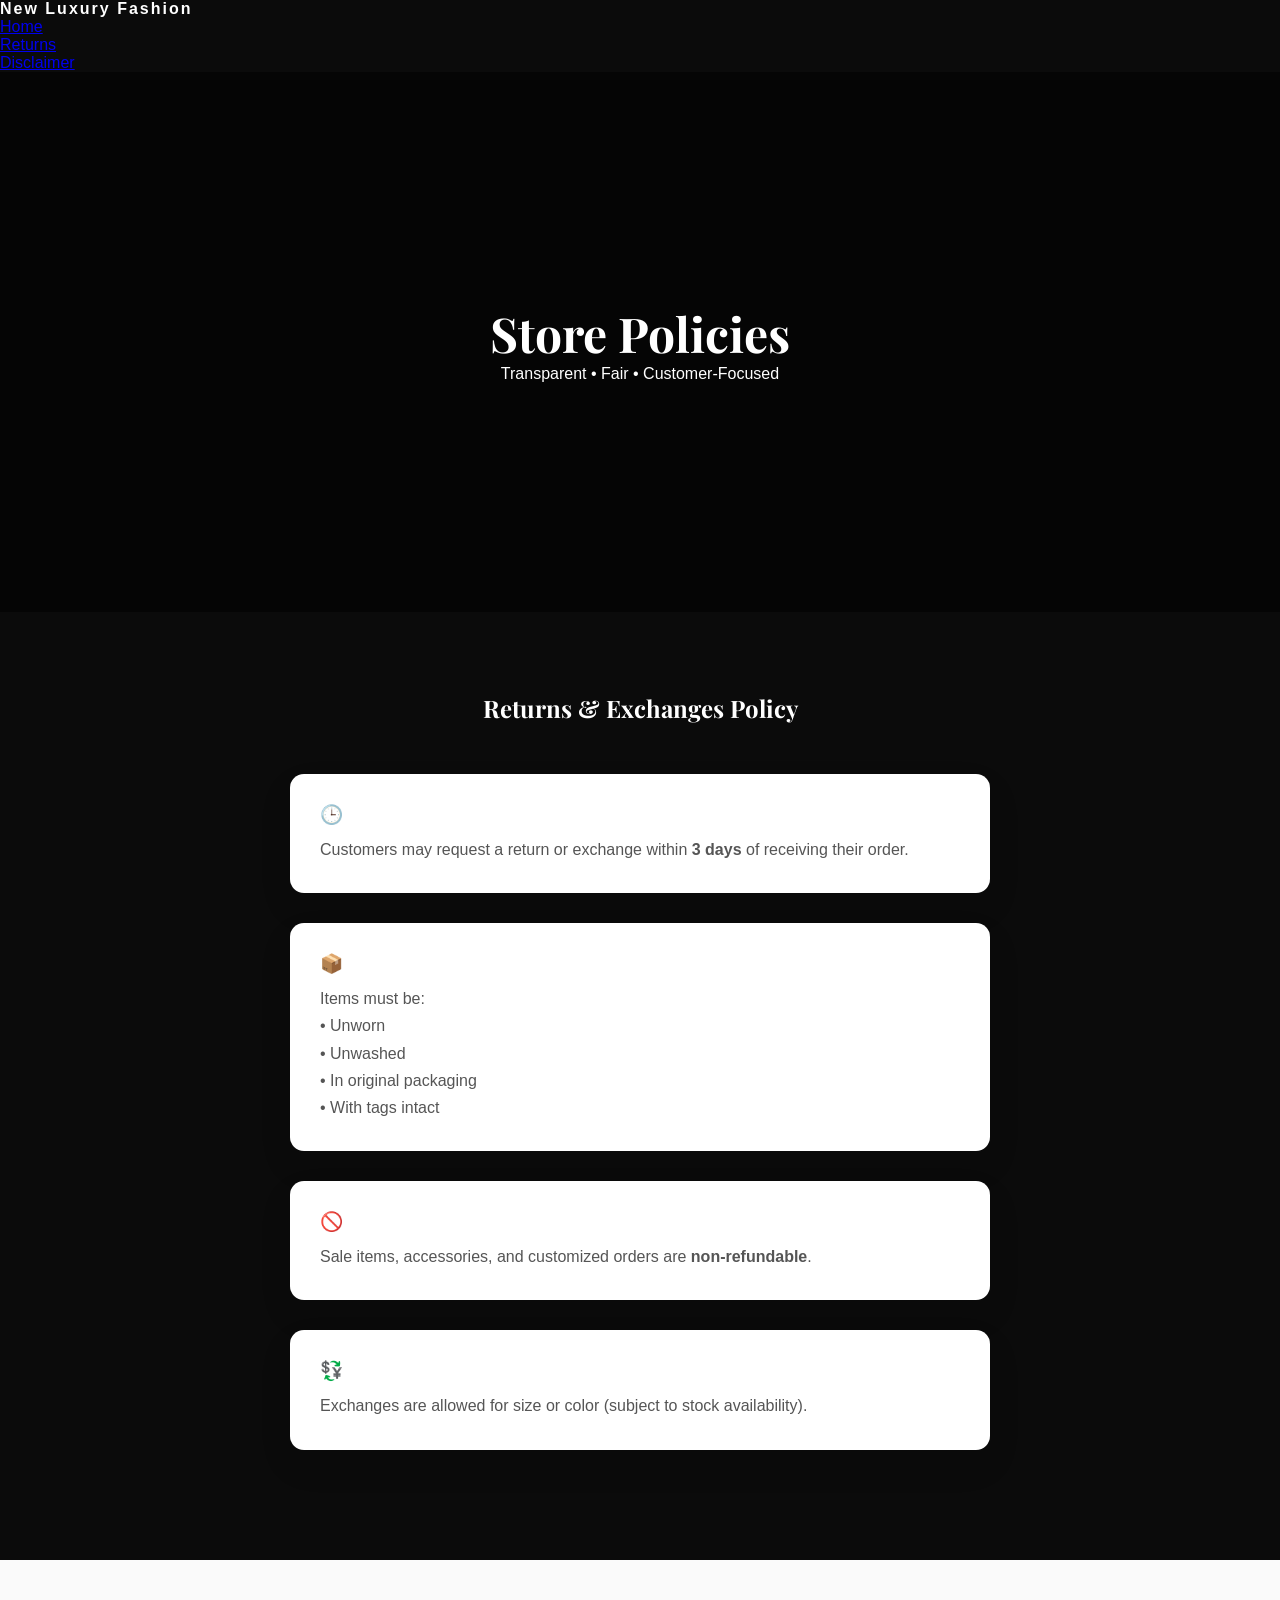
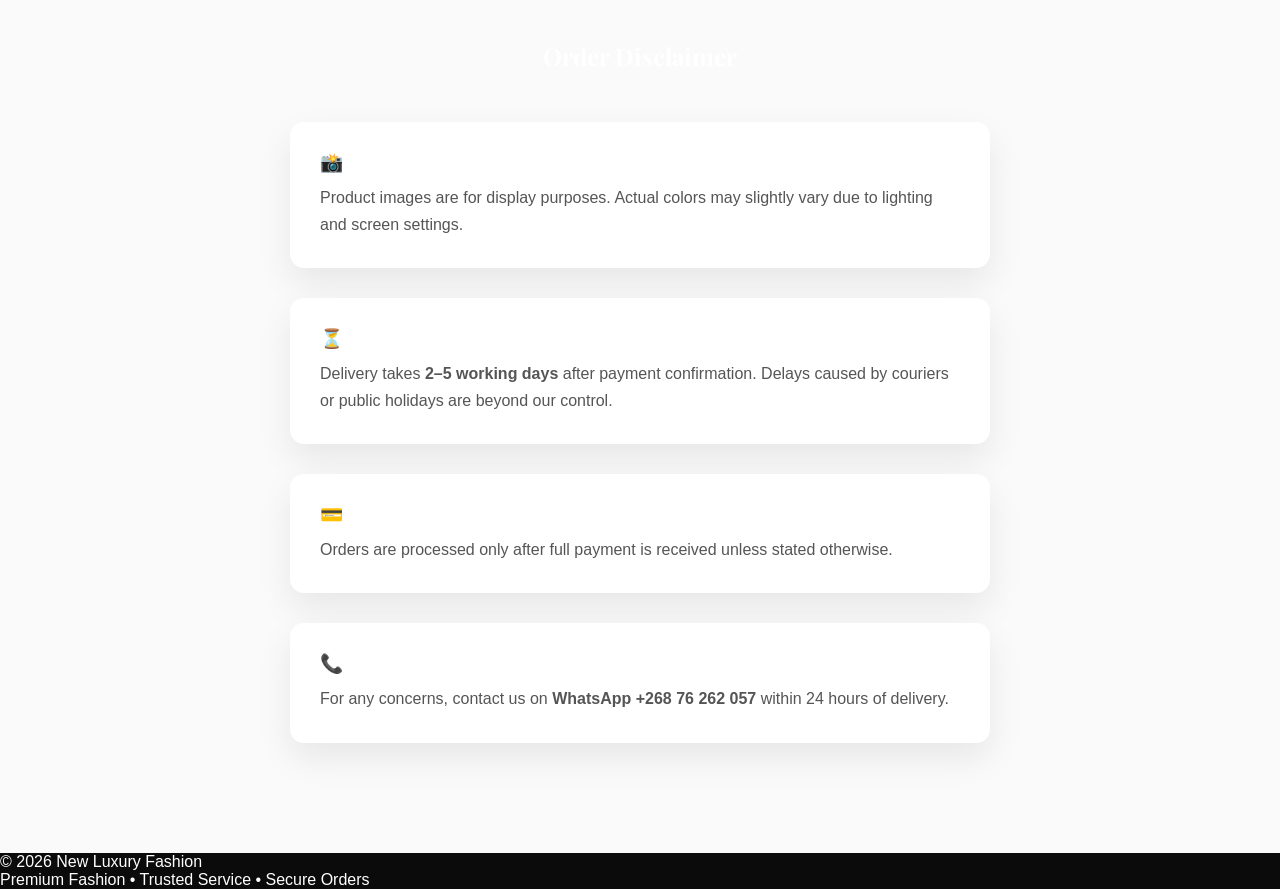
==== policy.html @ 39067811 "Rename policies.html to policy.html" ====
<!DOCTYPE html>
<html lang="en">
<head>
  <meta charset="UTF-8">
  <title>Store Policies | New Luxury Fashion</title>
  <meta name="viewport" content="width=device-width, initial-scale=1.0">

  <link href="https://fonts.googleapis.com/css2?family=Montserrat:wght@400;600&family=Playfair+Display:wght@700&display=swap" rel="stylesheet">
  <link rel="stylesheet" href="style.css">
</head>
<body>

  <!-- HEADER -->
  <header>
    <div class="logo">New Luxury Fashion</div>
    <nav>
      <ul>
        <li><a href="index.html">Home</a></li>
        <li><a href="#returns">Returns</a></li>
        <li><a href="#disclaimer">Disclaimer</a></li>
      </ul>
    </nav>
  </header>

  <!-- HERO -->
  <section class="policy-hero">
    <div class="policy-overlay"></div>
    <div class="policy-hero-text">
      <h1>Store Policies</h1>
      <p>Transparent • Fair • Customer-Focused</p>
    </div>
  </section>

  <!-- RETURNS POLICY -->
  <section class="policy-section fade-in" id="returns">
    <h2>Returns & Exchanges Policy</h2>

    <div class="policy-card">
      <h3>🕒 Return Window</h3>
      <p>
        Customers may request a return or exchange within
        <strong>3 days</strong> of receiving their order.
      </p>
    </div>

    <div class="policy-card">
      <h3>📦 Condition of Items</h3>
      <p>
        Items must be:
        <br>• Unworn
        <br>• Unwashed
        <br>• In original packaging
        <br>• With tags intact
      </p>
    </div>

    <div class="policy-card">
      <h3>🚫 Non-Returnable Items</h3>
      <p>
        Sale items, accessories, and customized orders
        are <strong>non-refundable</strong>.
      </p>
    </div>

    <div class="policy-card">
      <h3>💱 Exchanges</h3>
      <p>
        Exchanges are allowed for size or color
        (subject to stock availability).
      </p>
    </div>
  </section>

  <!-- ORDER DISCLAIMER -->
  <section class="policy-section light fade-in" id="disclaimer">
    <h2>Order Disclaimer</h2>

    <div class="policy-card">
      <h3>📸 Product Images</h3>
      <p>
        Product images are for display purposes.
        Actual colors may slightly vary due to lighting
        and screen settings.
      </p>
    </div>

    <div class="policy-card">
      <h3>⏳ Delivery Time</h3>
      <p>
        Delivery takes <strong>2–5 working days</strong>
        after payment confirmation.
        Delays caused by couriers or public holidays
        are beyond our control.
      </p>
    </div>

    <div class="policy-card">
      <h3>💳 Payments</h3>
      <p>
        Orders are processed only after full payment
        is received unless stated otherwise.
      </p>
    </div>

    <div class="policy-card">
      <h3>📞 Support</h3>
      <p>
        For any concerns, contact us on
        <strong>WhatsApp +268 76 262 057</strong>
        within 24 hours of delivery.
      </p>
    </div>
  </section>

  <!-- FOOTER -->
  <footer>
    <p>
      © 2026 New Luxury Fashion<br>
      Premium Fashion • Trusted Service • Secure Orders
    </p>
  </footer>

</body>
  </html>
---- style.css ----
* {
  margin: 0;
  padding: 0;
  box-sizing: border-box;
  font-family: "Poppins", sans-serif;
}

body {
  background: #0b0b0b;
  color: #fff;
}

/* NAV */
.nav {
  position: fixed;
  top: 0;
  width: 100%;
  padding: 20px 60px;
  display: flex;
  justify-content: space-between;
  background: rgba(0,0,0,0.6);
  z-index: 10;
}

.nav a {
  margin-left: 25px;
  text-decoration: none;
  color: #fff;
  font-weight: 300;
}

.logo {
  font-weight: 700;
  letter-spacing: 2px;
}

/* HERO */
.hero {
  height: 100vh;
  position: relative;
  overflow: hidden;
}

.hero-slide {
  position: absolute;
  inset: 0;
  background-size: cover;
  background-position: center;
  opacity: 0;
  transition: opacity 1.2s ease;
}

.hero-slide.active {
  opacity: 1;
}

.hero::after {
  content: "";
  position: absolute;
  inset: 0;
  background: rgba(0,0,0,0.45);
}

.hero-content {
  position: relative;
  z-index: 2;
  top: 50%;
  transform: translateY(-50%);
  text-align: center;
}

.hero-content h1 {
  font-size: 3.5rem;
  margin-bottom: 10px;
}

.hero-content p {
  font-size: 1.2rem;
  opacity: 0.9;
}

.hero-content button {
  margin-top: 25px;
  padding: 15px 40px;
  background: #fff;
  color: #000;
  border: none;
  cursor: pointer;
  font-weight: 600;
}

/* FADE-IN */
.fade {
  opacity: 0;
  transform: translateY(20px);
  animation: fadeUp 1s forwards;
}
.delay { animation-delay: 0.6s; }
.delay2 { animation-delay: 1.2s; }

@keyframes fadeUp {
  to { opacity: 1; transform: translateY(0); }
}

/* CATEGORY FILTER */
.category-filter {
  text-align: center;
  margin: 100px 0 30px;
}

.category-filter button {
  margin: 0 10px;
  padding: 10px 25px;
  background: transparent;
  border: 1px solid #fff;
  color: #fff;
  cursor: pointer;
}

/* PRODUCTS GRID */
.products-grid {
  display: grid;
  grid-template-columns: repeat(auto-fit,minmax(260px,1fr));
  gap: 30px;
  padding: 0 60px 80px;
}

.product {
  background: #111;
  padding: 15px;
  cursor: pointer;
  transition: transform 0.4s;
  .whatsapp-btn {
  margin-top: 12px;
  width: 100%;
  padding: 10px;
  background: #25D366;
  border: none;
  color: #000;
  font-weight: 600;
  cursor: pointer;
  transition: opacity 0.3s ease;
}

.whatsapp-btn:hover {
  opacity: 0.85;
}
}

.product:hover {
  transform: translateY(-5px);
}

.img-box {
  position: relative;
  overflow: hidden;
}

.product img {
  width: 100%;
  height: 320px;
  object-fit: cover;
  transition: transform 0.4s ease;
}

.product:hover img {
  transform: scale(1.02);
}

.price {
  position: absolute;
  bottom: 12px;
  right: 12px;
  background: rgba(0,0,0,0.75);
  padding: 6px 12px;
  font-size: 13px;
  font-weight: 600;
}

/* MODAL */
.modal {
  display: none;
  position: fixed;
  z-index: 20;
  left: 0;
  top: 0;
  width: 100%;
  height: 100%;
  overflow: auto;
  background: rgba(0,0,0,0.9);
}

.modal-content {
  background: #111;
  margin: 10% auto;
  padding: 20px;
  width: 90%;
  max-width: 500px;
  position: relative;
  text-align: center;
}

.modal-content img {
  width: 100%;
  object-fit: cover;
}

.modal-content .close {
  position: absolute;
  top: 15px;
  right: 20px;
  font-size: 28px;
  color: #fff;
  cursor: pointer;
}

/* FOOTER */
.footer {
  text-align: center;
  padding: 30px;
  background: #000;
  opacity: 0.8;
}
.store-info {
  padding: 80px 10%;
  background: #fafafa;
  text-align: center;
}

.store-info h2 {
  font-family: 'Playfair Display', serif;
  margin-bottom: 40px;
}

.info-grid {
  display: grid;
  grid-template-columns: repeat(auto-fit, minmax(250px, 1fr));
  gap: 30px;
}

.info-box {
  background: white;
  padding: 30px;
  border-radius: 12px;
  box-shadow: 0 10px 30px rgba(0,0,0,0.08);
}

.info-box h3 {
  margin-bottom: 15px;
  color: #111;
}

.info-box p {
  color: #555;
  line-height: 1.6;
    }
/* POLICY PAGE */

.policy-hero {
  height: 60vh;
  background: url("images/hero/hero1.jpg") center/cover no-repeat;
  position: relative;
  display: flex;
  align-items: center;
  justify-content: center;
}

.policy-overlay {
  position: absolute;
  inset: 0;
  background: rgba(0,0,0,0.55);
}

.policy-hero-text {
  position: relative;
  text-align: center;
  color: white;
}

.policy-hero-text h1 {
  font-family: 'Playfair Display', serif;
  font-size: 3rem;
}

.policy-section {
  padding: 80px 10%;
}

.policy-section.light {
  background: #fafafa;
}

.policy-section h2 {
  text-align: center;
  margin-bottom: 50px;
  font-family: 'Playfair Display', serif;
}

.policy-card {
  max-width: 700px;
  margin: 0 auto 30px;
  background: white;
  padding: 30px;
  border-radius: 14px;
  box-shadow: 0 15px 35px rgba(0,0,0,0.08);
}

.policy-card h3 {
  margin-bottom: 10px;
}

.policy-card p {
  color: #555;
  line-height: 1.7;
}
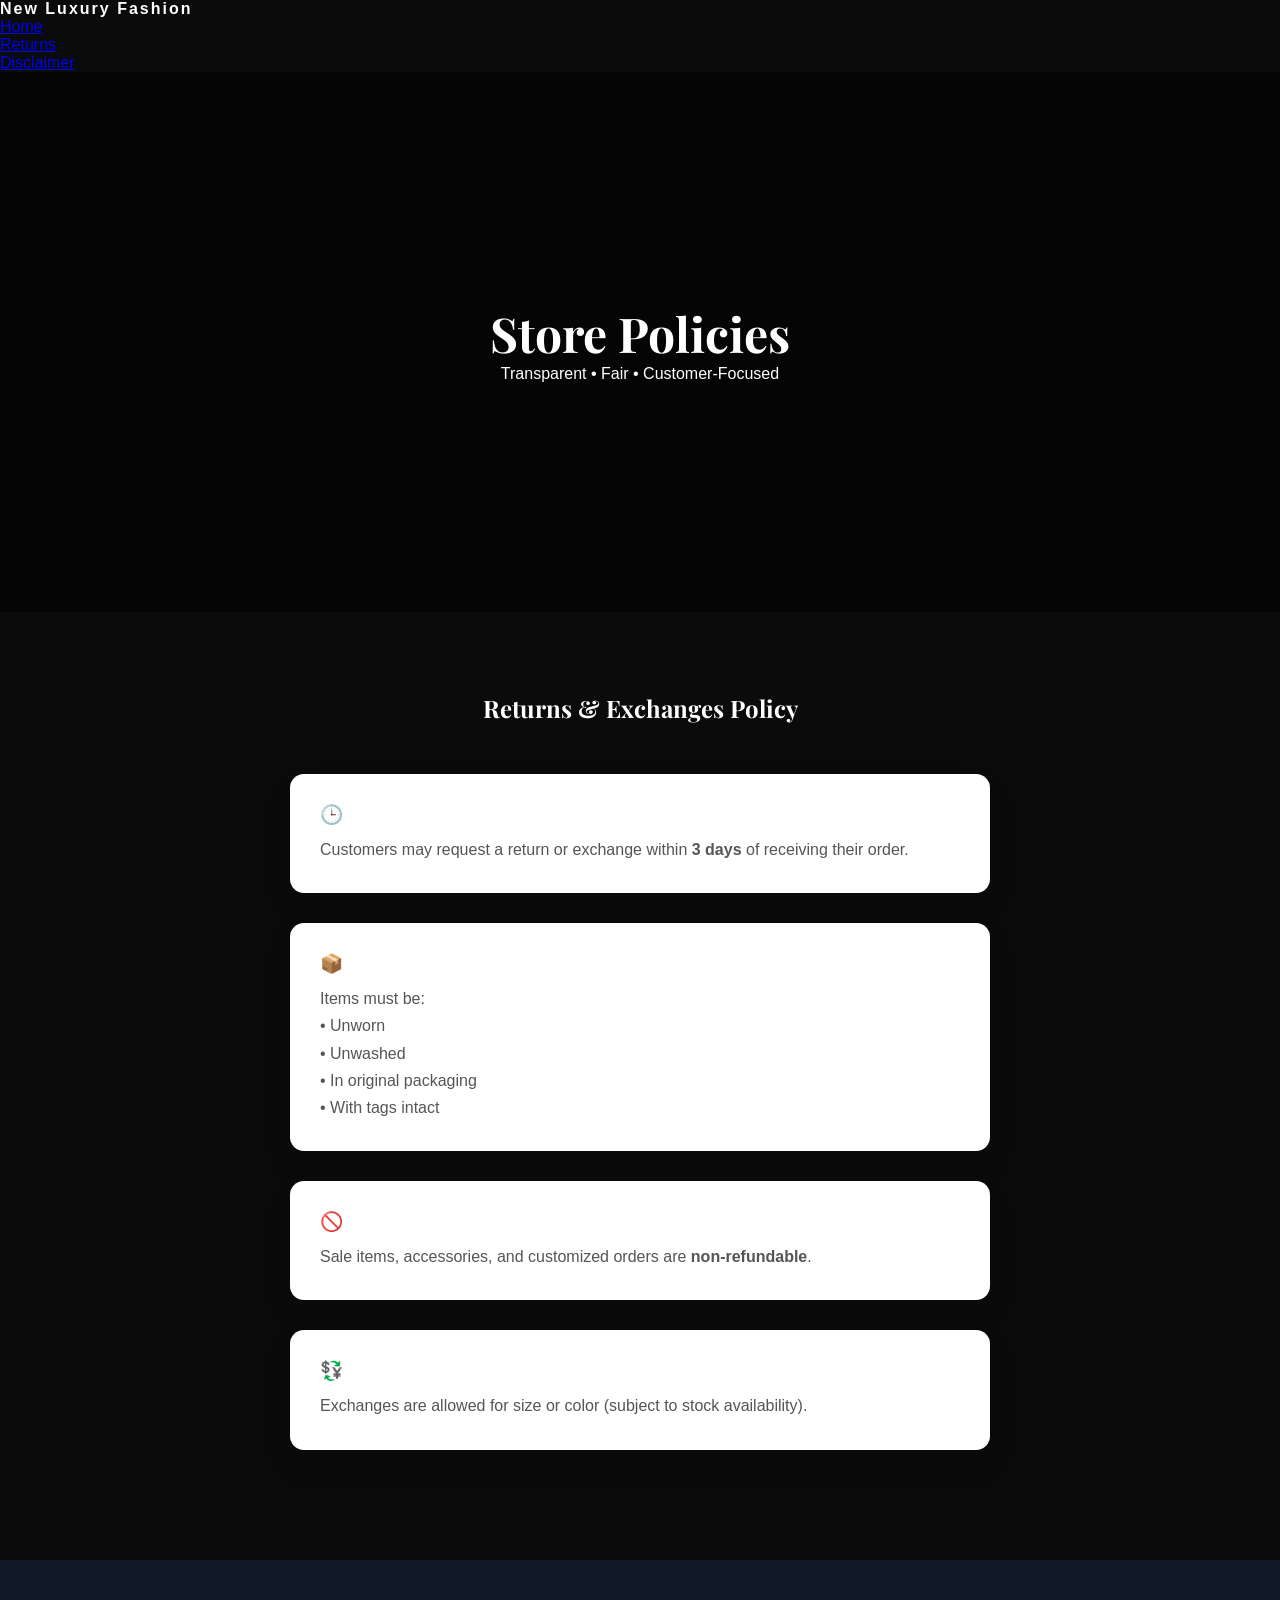
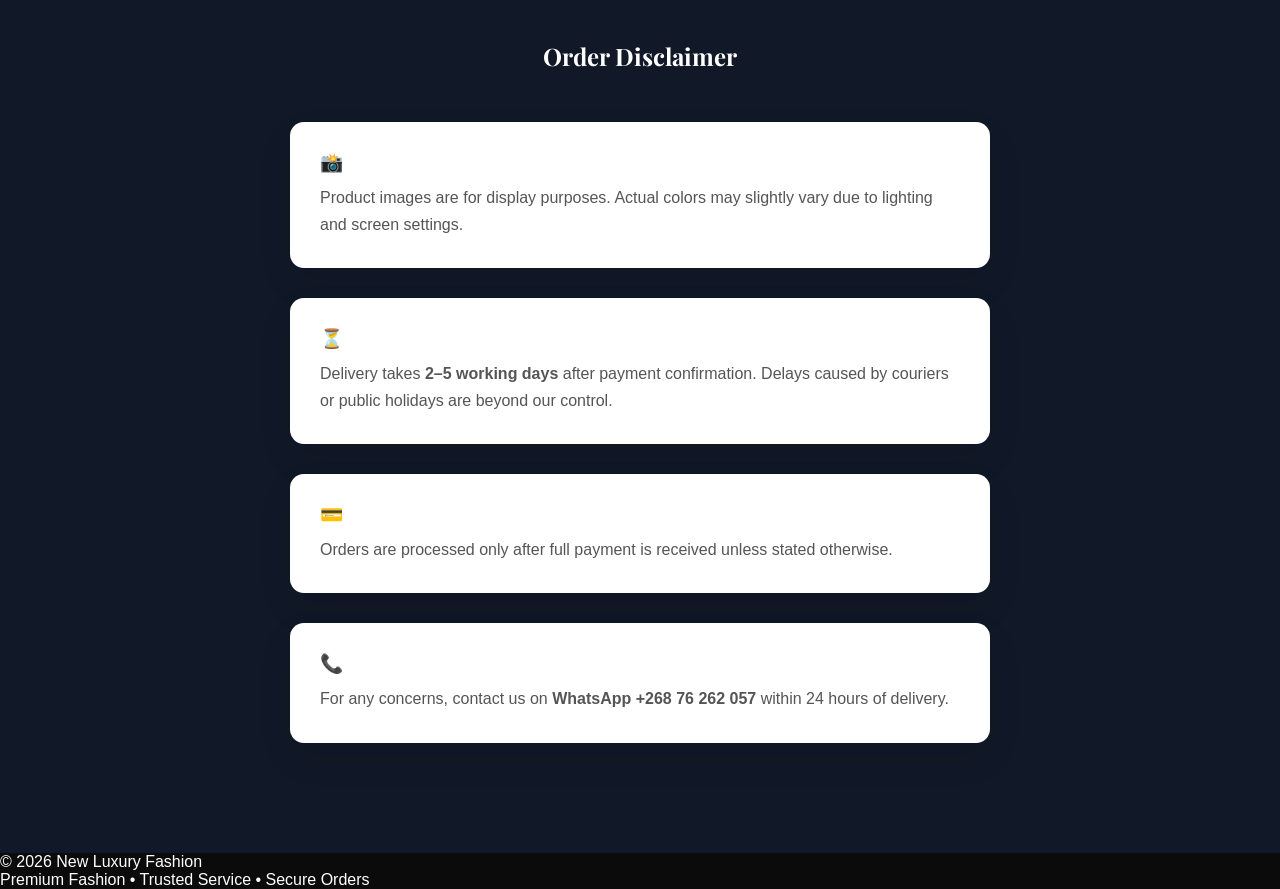
==== commit f1221b22: "Add files via upload" ====
--- a/policy.html
+++ b/policy.html
@@ -121,4 +121,4 @@
   </footer>
 
 </body>
-  </html>
+  </html>
--- a/style.css
+++ b/style.css
@@ -223,7 +223,7 @@
 }
 .store-info {
   padding: 80px 10%;
-  background: #fafafa;
+  background: #0F172A;
   text-align: center;
 }
 
@@ -287,7 +287,7 @@
 }
 
 .policy-section.light {
-  background: #fafafa;
+  background: #111827;
 }
 
 .policy-section h2 {
@@ -313,3 +313,77 @@
   color: #555;
   line-height: 1.7;
 }
+.shipping-calculator {
+  padding: 80px 10%;
+  text-align: center;
+  background: #111;
+  color: white;
+}
+
+.shipping-box {
+  max-width: 400px;
+  margin: auto;
+  background: #1a1a1a;
+  padding: 30px;
+  border-radius: 12px;
+}
+
+.shipping-box select,
+.shipping-box button {
+  width: 100%;
+  padding: 12px;
+  margin-top: 15px;
+  border: none;
+}
+
+.shipping-box button {
+  background: #0F172A;
+  color: #000;
+  font-weight: 600;
+  cursor: pointer;
+}
+
+#shipping-result {
+  margin-top: 20px;
+  font-size: 14px;
+  line-height: 1.6;
+}
+.payments {
+  padding: 60px 10%;
+  text-align: center;
+  background: #0F172A;
+}
+
+.payments h2 {
+  margin-bottom: 40px;
+  font-family: 'Playfair Display', serif;
+}
+
+.payment-icons {
+  display: flex;
+  justify-content: center;
+  flex-wrap: wrap;
+  gap: 40px;
+}
+
+.payment {
+  text-align: center;
+}
+
+.payment img {
+  width: 60px;
+  height: auto;
+  margin-bottom: 10px;
+  filter: grayscale(100%);
+  transition: 0.3s;
+}
+
+.payment img:hover {
+  filter: grayscale(0%);
+  transform: scale(1.1);
+}
+
+.payment p {
+  font-size: 14px;
+  color: #555;
+}
